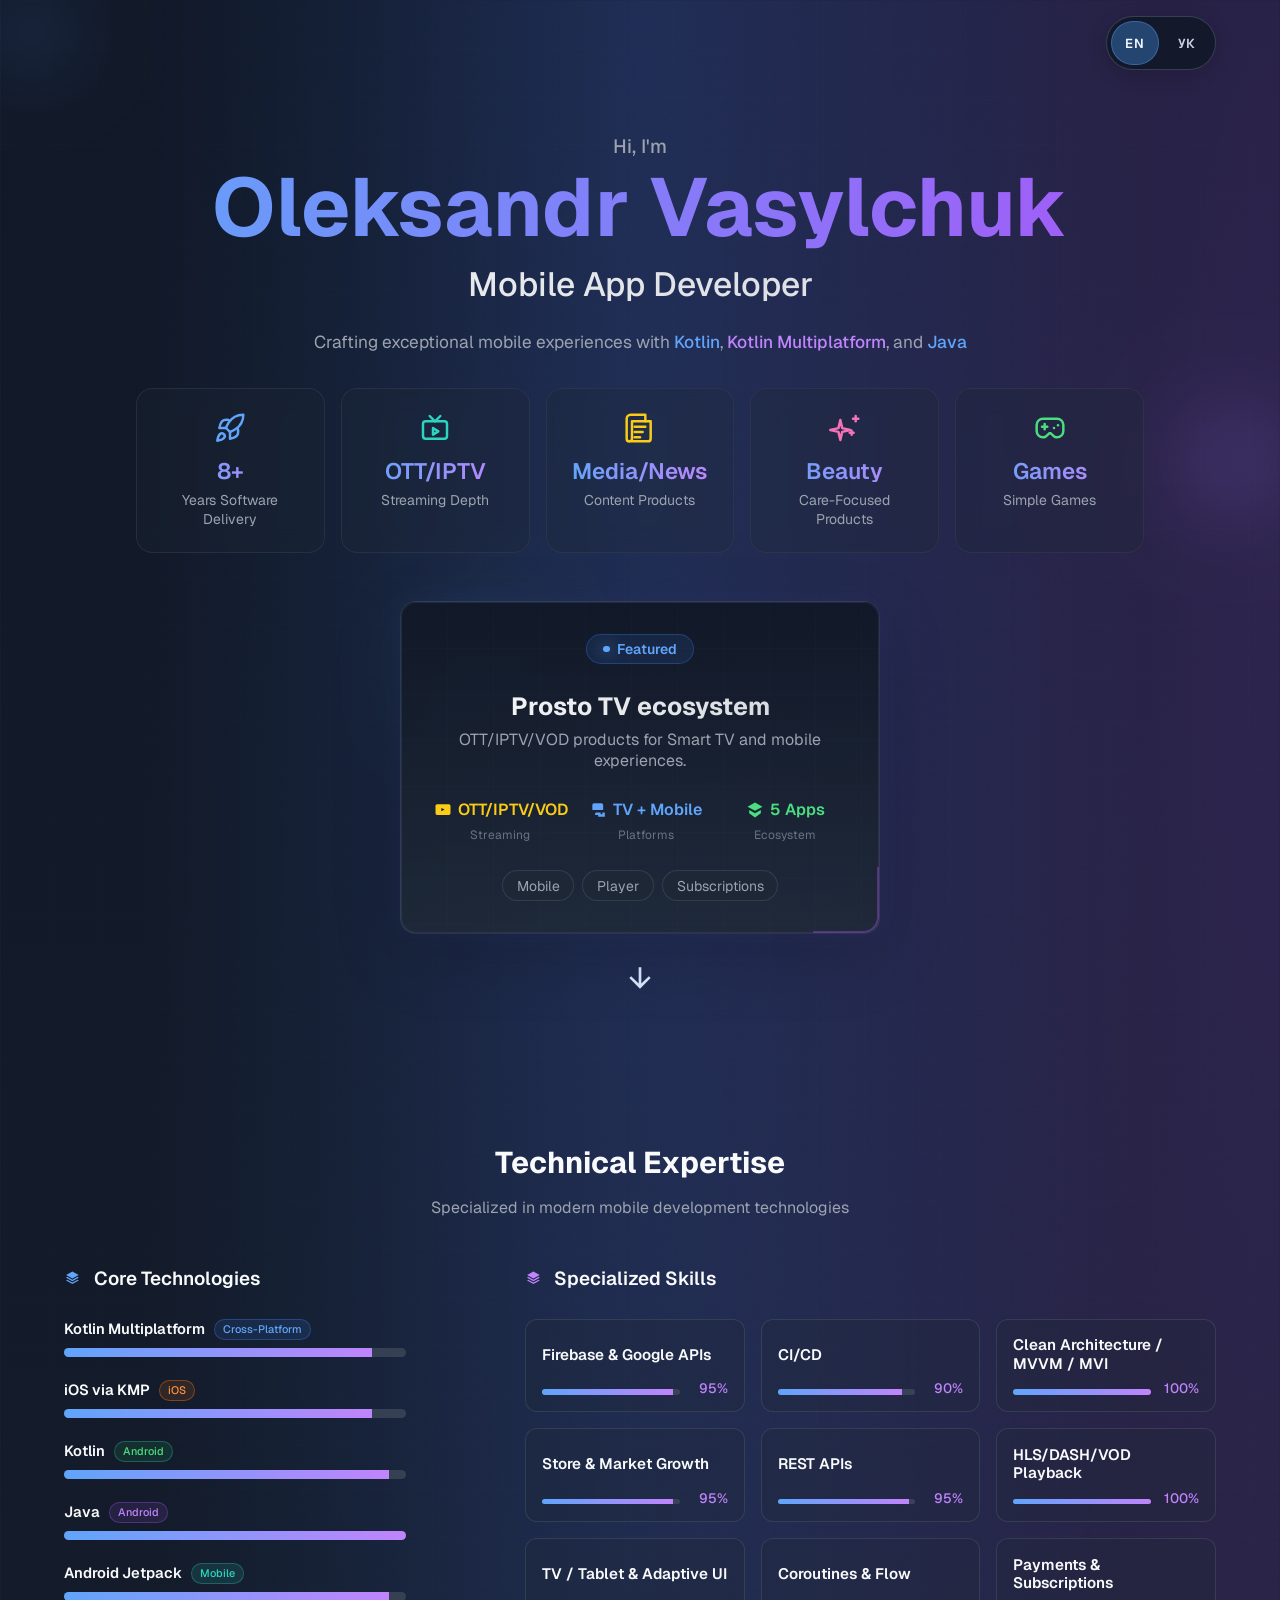
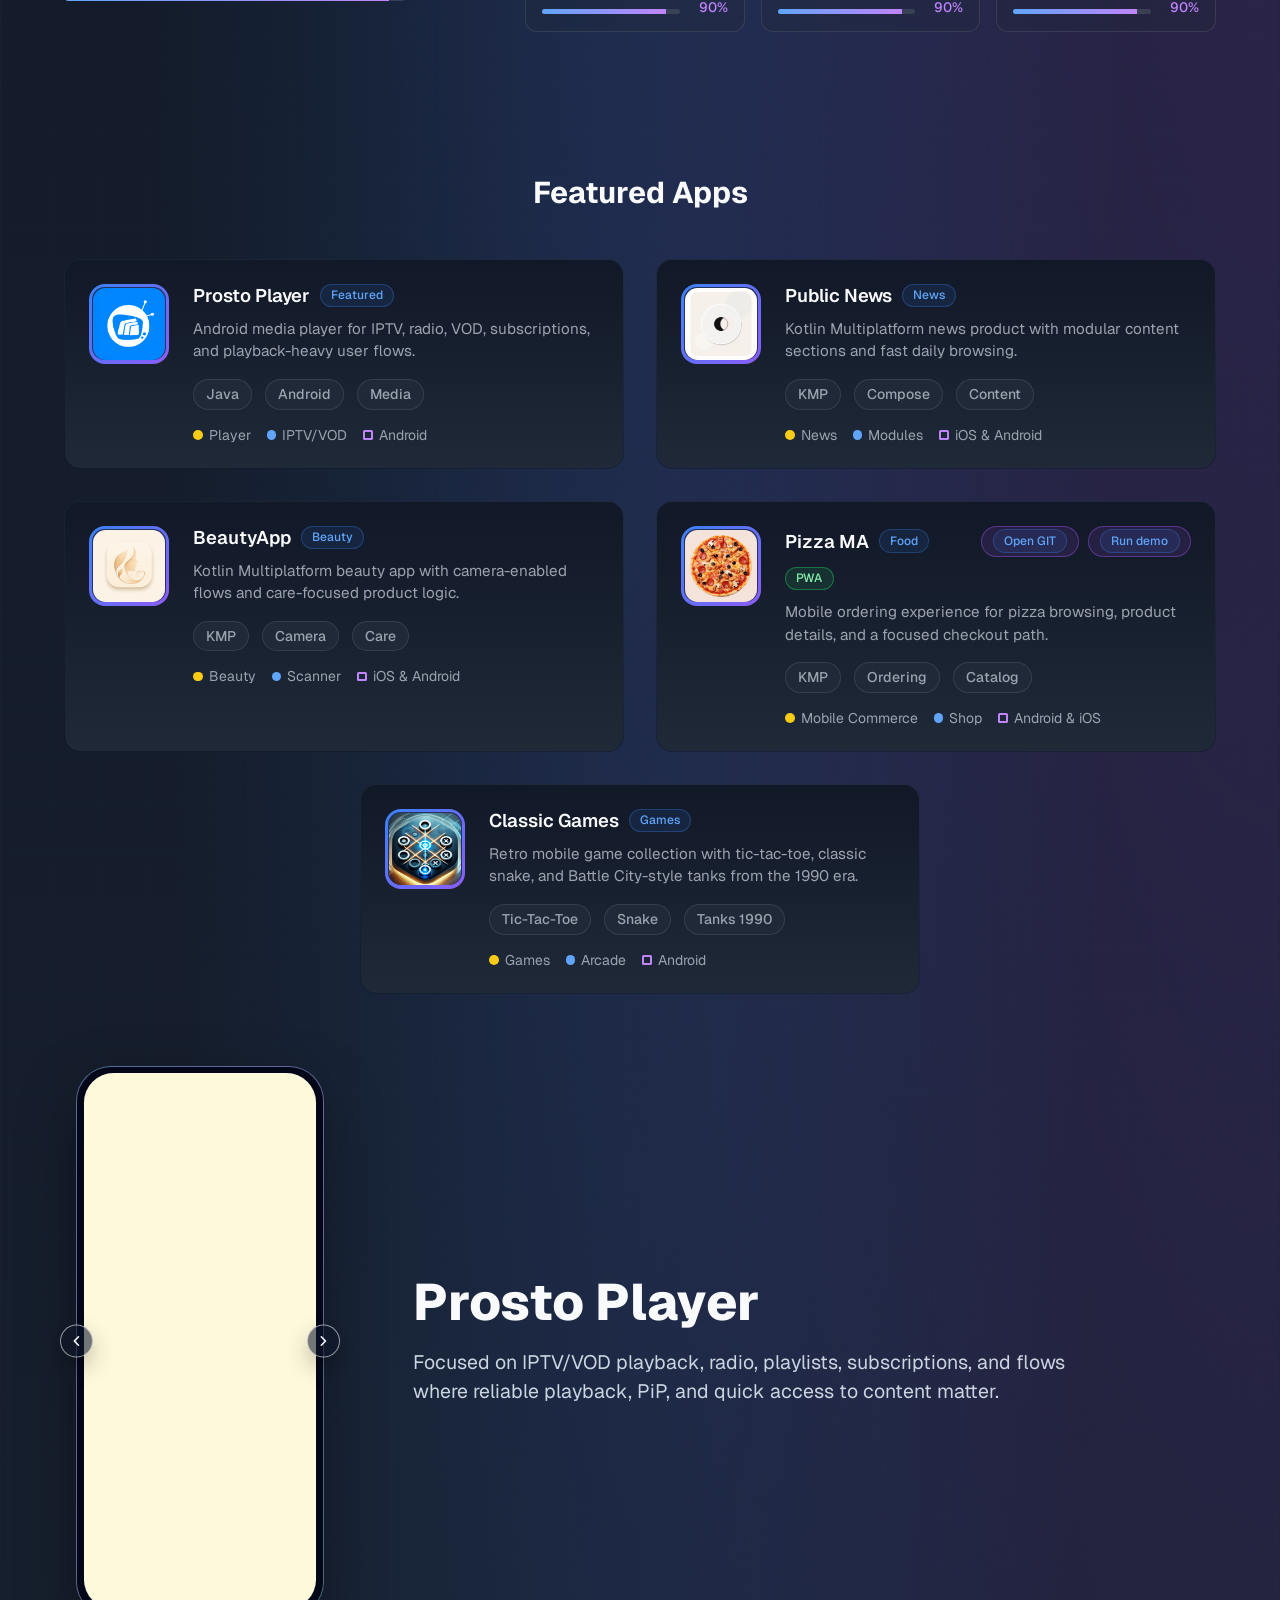
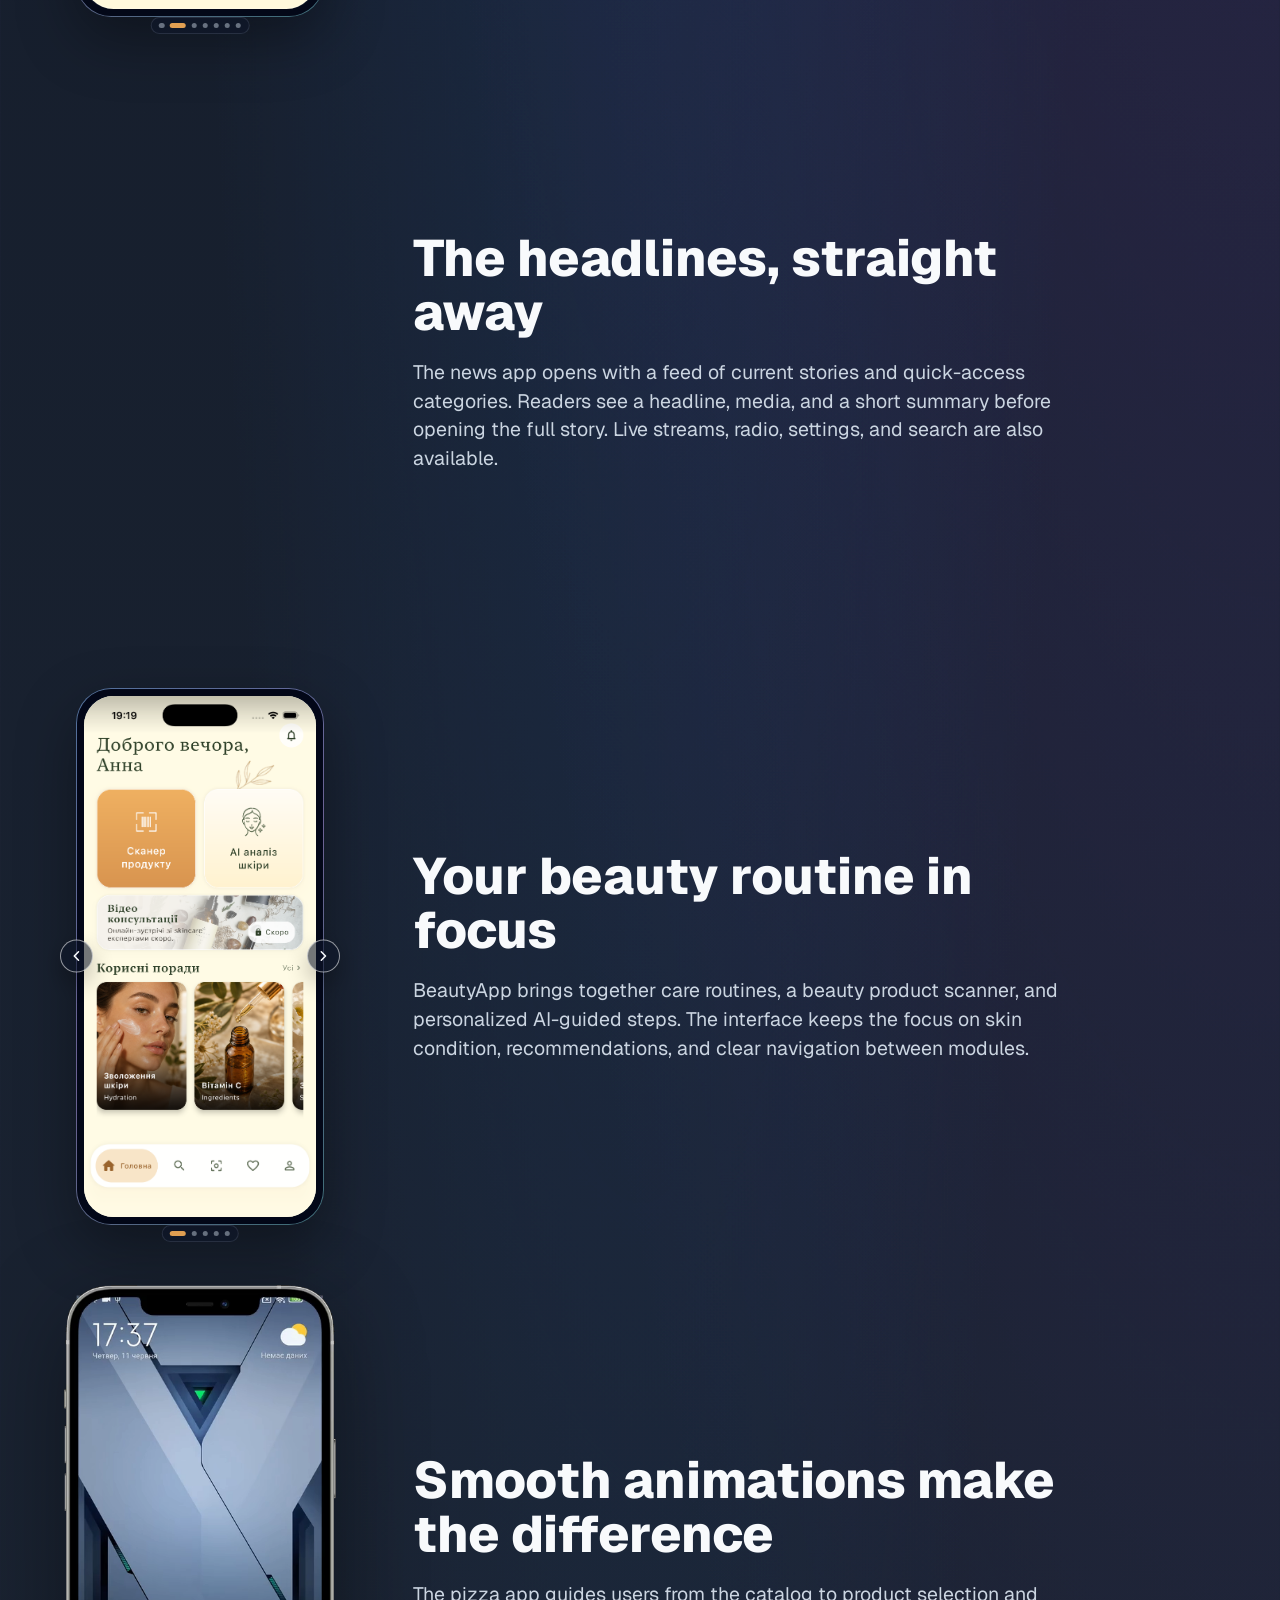
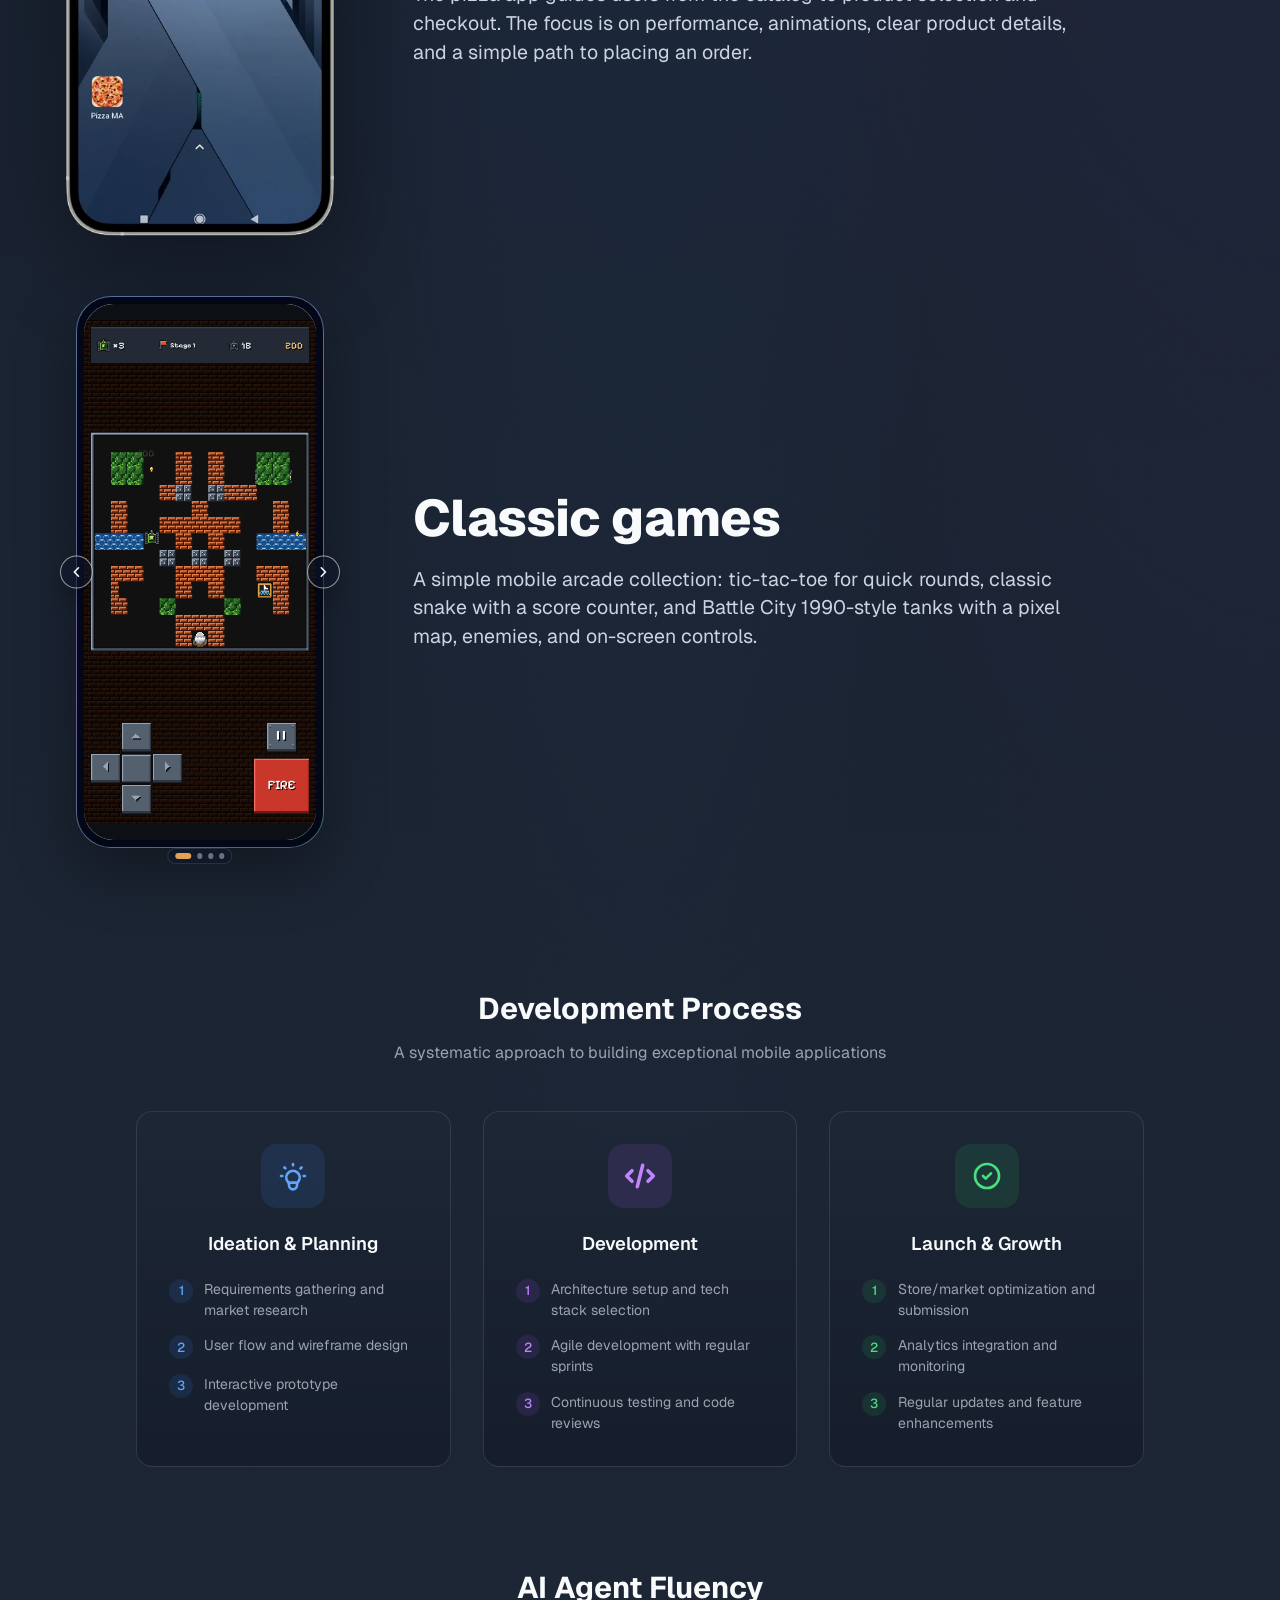
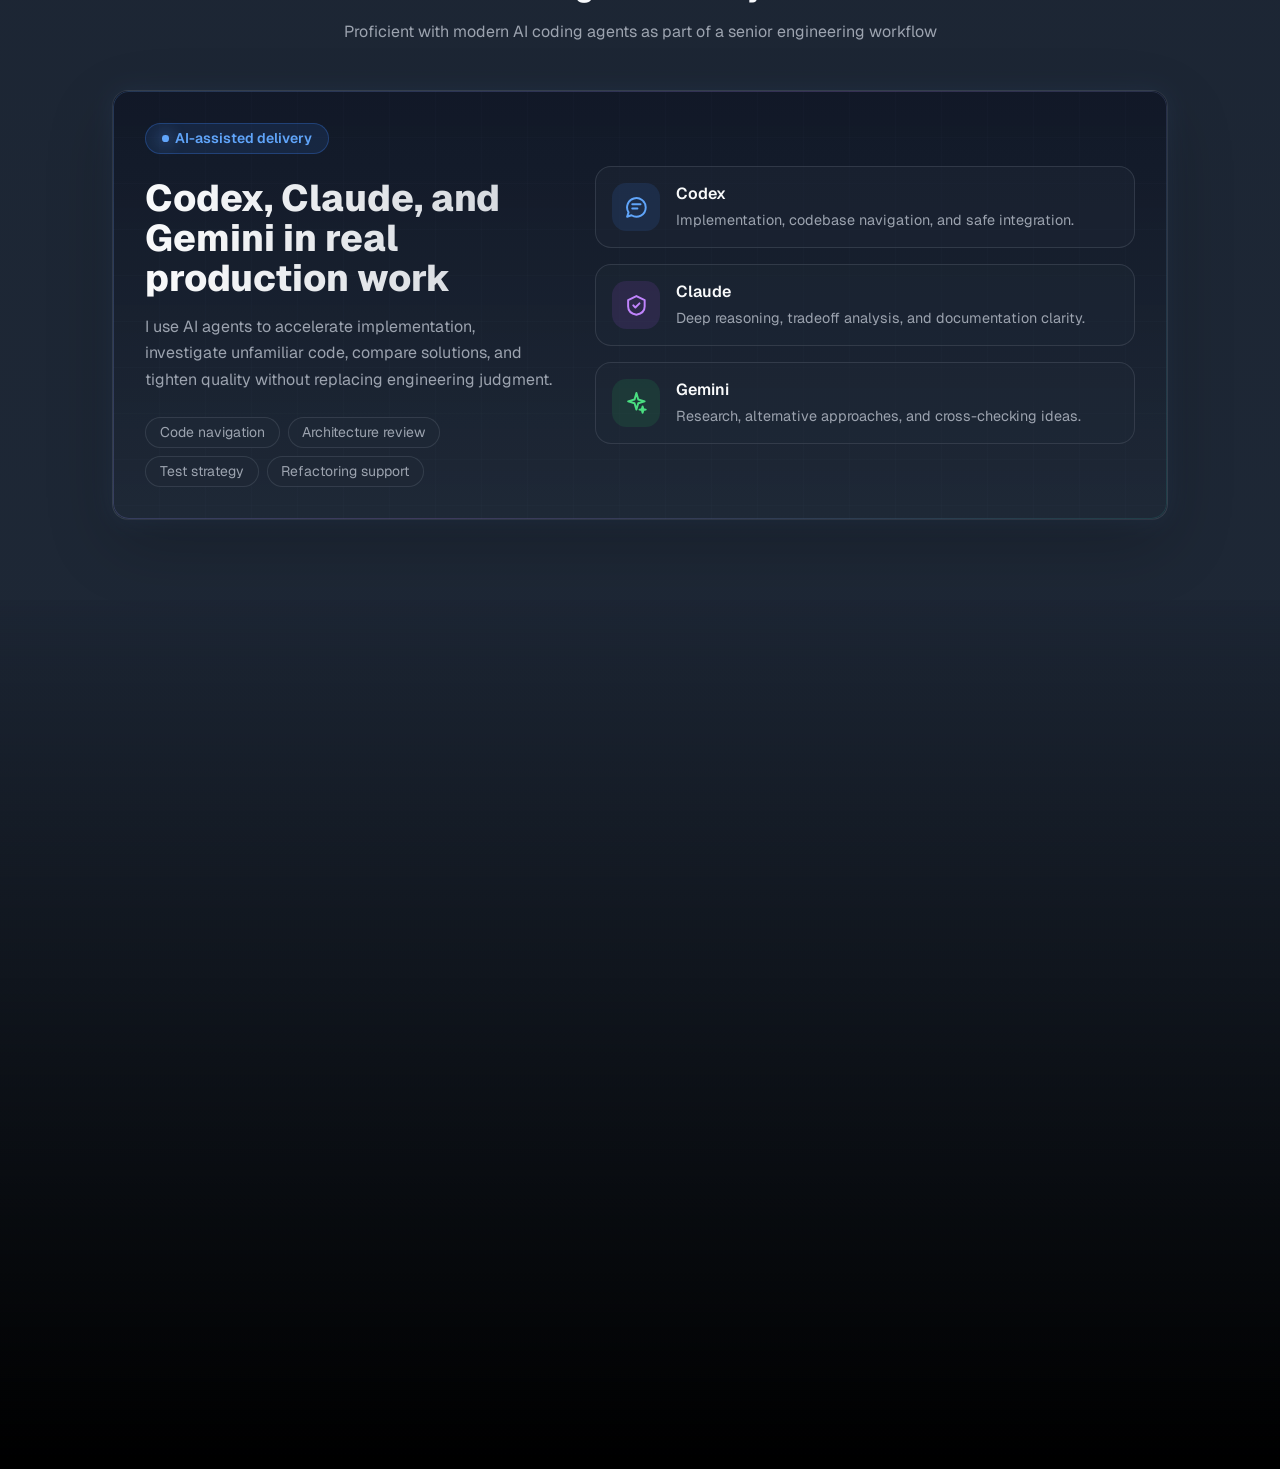
==== en/index.html @ 0a270a09 "Add complete English and Ukrainian portfolio versions" ====
<!DOCTYPE html>
<html lang="en">
<head>
  <meta charset="UTF-8">
  <base href="../">
  <meta name="viewport" content="width=device-width, initial-scale=1.0">
  <meta name="description" content="Mobile developer portfolio for Oleksandr Vasylchuk. Kotlin, Kotlin Multiplatform, and Java development." data-i18n-content="meta.description">
  <title data-i18n="meta.title">Oleksandr Vasylchuk | Mobile App Developer</title>
  <link rel="icon" href="assets/development-icon.svg" type="image/svg+xml" sizes="any">
  <link rel="preconnect" href="https://fonts.googleapis.com">
  <link rel="preconnect" href="https://fonts.gstatic.com" crossorigin>
  <link href="https://fonts.googleapis.com/css2?family=Geist:wght@400;500;600;700;800&display=swap" rel="stylesheet">
  <link rel="stylesheet" href="styles.css">
  <link rel="stylesheet" href="i18n.css">
  <link rel="canonical" href="https://aecttann-portfolio.github.io/-/en/">
  <link rel="alternate" hreflang="en" href="https://aecttann-portfolio.github.io/-/en/">
  <link rel="alternate" hreflang="uk" href="https://aecttann-portfolio.github.io/-/uk/">
  <link rel="alternate" hreflang="x-default" href="https://aecttann-portfolio.github.io/-/">
  <script src="locales/site.js"></script>
  <script src="i18n.js"></script>
  <noscript><style>.reveal { opacity: 1; transform: none; }</style></noscript>
</head>
<body>
  <main class="page-shell">
    <div class="grid-pattern" aria-hidden="true"></div>
    <div class="ambient ambient-blue" aria-hidden="true"></div>
    <div class="ambient ambient-purple" aria-hidden="true"></div>
    <div class="ambient ambient-teal" aria-hidden="true"></div>

    <header class="site-header">
      <div class="language-switch" role="group" aria-label="Language" data-i18n-aria-label="language.label">
        <a class="language-switch__option" href="en/" data-language="en" lang="en" title="English" aria-label="English" aria-current="true">EN</a>
        <a class="language-switch__option" href="uk/" data-language="uk" lang="uk" title="Українська" aria-label="Українська">УК</a>
      </div>
    </header>

    <section id="home" class="hero section">
      <div class="hero-copy reveal">
        <p class="eyebrow" data-i18n="hero.greeting">Hi, I&#39;m</p>
        <h1 data-i18n="hero.name">Oleksandr Vasylchuk</h1>
        <h2 data-i18n="hero.role">Mobile App Developer</h2>
        <p class="hero-text">
          <span data-i18n="hero.intro">Crafting exceptional mobile experiences with</span> <strong>Kotlin</strong>, <strong>Kotlin Multiplatform</strong><span data-i18n="hero.and">, and</span> <strong>Java</strong>
        </p>
      </div>

      <div class="stats-grid">
        <article class="stat-card reveal" style="--delay: 70ms">
          <svg viewBox="0 0 24 24" aria-hidden="true">
            <path d="M4.5 16.5c-1.5 1.3-2 5-2 5s3.7-.5 5-2c.7-.8.7-2.1-.1-2.9a2.2 2.2 0 0 0-2.9-.1Z"/>
            <path d="m12 15-3-3a22 22 0 0 1 2-4A12.9 12.9 0 0 1 22 2c0 2.7-.8 7.5-6 11a22 22 0 0 1-4 2Z"/>
            <path d="M9 12H4s.6-3.5 2-5c1.6-1.6 5-1 5-1"/>
            <path d="M12 15v5s3.5-.6 5-2c1.6-1.6 1-5 1-5"/>
          </svg>
          <strong>8+</strong>
          <span data-i18n="stats.years">Years Software Delivery</span>
        </article>
        <article class="stat-card reveal" style="--delay: 140ms">
          <svg viewBox="0 0 24 24" aria-hidden="true">
            <rect x="3" y="7" width="18" height="13" rx="2"/>
            <path d="m8 3 4 4 4-4"/>
            <path d="m10.5 12 4 2.5-4 2.5v-5Z"/>
          </svg>
          <strong>OTT/IPTV</strong>
          <span data-i18n="stats.streaming">Streaming Depth</span>
        </article>
        <article class="stat-card reveal" style="--delay: 210ms">
          <svg viewBox="0 0 24 24" aria-hidden="true">
            <path d="M4 22h14a2 2 0 0 0 2-2V7H6v13a2 2 0 0 1-2 2Z"/>
            <path d="M4 22a2 2 0 0 1-2-2V5a3 3 0 0 1 3-3h11v5"/>
            <path d="M8 11h8"/>
            <path d="M8 15h6"/>
            <path d="M8 19h4"/>
          </svg>
          <strong data-i18n="stats.media">Media/News</strong>
          <span data-i18n="stats.content">Content Products</span>
        </article>
        <article class="stat-card reveal" style="--delay: 280ms">
          <svg viewBox="0 0 24 24" aria-hidden="true">
            <path d="M9.9 14.9 8.5 21l-1.4-6.1L1 13.5l6.1-1.4L8.5 6l1.4 6.1 6.1 1.4-6.1 1.4Z"/>
            <path d="M20 3v4"/>
            <path d="M22 5h-4"/>
            <path d="M17 14v3"/>
            <path d="M18.5 15.5h-3"/>
          </svg>
          <strong data-i18n="category.beauty">Beauty</strong>
          <span data-i18n="stats.care">Care-Focused Products</span>
        </article>
        <article class="stat-card reveal" style="--delay: 350ms">
          <svg viewBox="0 0 24 24" aria-hidden="true">
            <path d="M17.3 5H6.7A4.7 4.7 0 0 0 2 9.7v4.6A4.7 4.7 0 0 0 6.7 19h.4a3 3 0 0 0 2.1-.9l2.2-2.1h1.2l2.2 2.1a3 3 0 0 0 2.1.9h.4a4.7 4.7 0 0 0 4.7-4.7V9.7A4.7 4.7 0 0 0 17.3 5Z"/>
            <path d="M6 11h4"/>
            <path d="M8 9v4"/>
            <path d="M15 12h.01"/>
            <path d="M18 10h.01"/>
          </svg>
          <strong data-i18n="category.games">Games</strong>
          <span data-i18n="stats.games">Simple Games</span>
        </article>
      </div>

      <a class="featured-app hero-card reveal" href="https://play.google.com/store/apps/dev?id=5139522509500891874&amp;hl=en" data-i18n-store-link target="_blank" rel="noopener noreferrer" style="--delay: 360ms">
        <div class="card-grid" aria-hidden="true"></div>
        <span class="badge" data-i18n="category.featured">Featured</span>
        <h3 data-i18n="ecosystem.title">Prosto TV ecosystem</h3>
        <p data-i18n="ecosystem.description">OTT/IPTV/VOD products for Smart TV and mobile experiences.</p>
        <div class="app-metrics">
          <span>
            <b>
              <svg viewBox="0 0 24 24" aria-hidden="true"><path d="M3 7a2 2 0 0 1 2-2h14a2 2 0 0 1 2 2v9a2 2 0 0 1-2 2H5a2 2 0 0 1-2-2V7Zm7 2.5v4l4-2-4-2Z"/></svg>
              OTT/IPTV/VOD
            </b>
            <span data-i18n="ecosystem.streaming">Streaming</span>
          </span>
          <span>
            <b>
              <svg viewBox="0 0 24 24" aria-hidden="true"><path d="M4 6a2 2 0 0 1 2-2h9a2 2 0 0 1 2 2v6H4V6Zm12 9h3v5h-8v-5h3v2h2v-2Zm-5 3H7l1-3h4l-1 3Z"/></svg>
              <span data-i18n="ecosystem.devices">TV + Mobile</span>
            </b>
            <span data-i18n="ecosystem.platforms">Platforms</span>
          </span>
          <span>
            <b>
              <svg viewBox="0 0 24 24" aria-hidden="true"><path d="M12 3 3 8l9 5 9-5-9-5Zm-7 9 7 4 7-4v4l-7 5-7-5v-4Z"/></svg>
              <span data-i18n="ecosystem.apps">5 Apps</span>
            </b>
            <span data-i18n="ecosystem.label">Ecosystem</span>
          </span>
        </div>
        <div class="chip-row">
          <span data-i18n="tag.mobile">Mobile</span>
          <span data-i18n="tag.player">Player</span>
          <span data-i18n="tag.subscriptions">Subscriptions</span>
        </div>
      </a>

      <a class="scroll-indicator" href="en/#expertise" data-i18n-link="index.html#expertise" aria-label="Scroll to expertise" data-i18n-aria-label="a11y.expertise">
        <svg viewBox="0 0 24 24" aria-hidden="true"><path d="M11 4h2v12.2l5.6-5.6L20 12l-8 8-8-8 1.4-1.4 5.6 5.6V4Z"/></svg>
      </a>
    </section>

    <section id="expertise" class="section expertise">
      <div class="section-heading reveal">
        <h2 data-i18n="expertise.title">Technical Expertise</h2>
        <p data-i18n="expertise.subtitle">Specialized in modern mobile development technologies</p>
      </div>

      <div class="expertise-grid">
        <div class="panel reveal">
          <h3>
            <svg viewBox="0 0 24 24" aria-hidden="true"><path d="m12 2 9 5-9 5-9-5 9-5Zm0 12 7.5-4.2L21 11l-9 5-9-5 1.5-1.2L12 14Zm0 4 7.5-4.2L21 15l-9 5-9-5 1.5-1.2L12 18Z"/></svg>
            <span data-i18n="expertise.core">Core Technologies</span>
          </h3>
          <div class="tech-list">
            <article class="tech-row" tabindex="0">
              <div class="tech-title">
                <strong>Kotlin Multiplatform</strong>
                <span data-i18n="expertise.crossPlatform">Cross-Platform</span>
              </div>
              <div class="progress-line"><span style="--value: 90%"></span></div>
              <b class="percent">90%</b>
              <div class="tooltip">
                <strong>Kotlin Multiplatform</strong>
                <span data-i18n="expertise.proficiency90">90% Proficiency</span>
                <span data-i18n="expertise.expert">Expert Level</span>
                <span data-i18n="expertise.shared">Shared mobile architecture</span>
              </div>
            </article>
            <article class="tech-row" tabindex="0">
              <div class="tech-title">
                <strong data-i18n="expertise.ios">iOS via KMP</strong>
                <span>iOS</span>
              </div>
              <div class="progress-line"><span style="--value: 90%"></span></div>
              <b class="percent">90%</b>
              <div class="tooltip">
                <strong data-i18n="expertise.ios">iOS via KMP</strong>
                <span data-i18n="expertise.proficiency90">90% Proficiency</span>
                <span data-i18n="expertise.expert">Expert Level</span>
                <span data-i18n="expertise.iosDelivery">KMP-based iOS delivery</span>
              </div>
            </article>
            <article class="tech-row" tabindex="0">
              <div class="tech-title">
                <strong>Kotlin</strong>
                <span>Android</span>
              </div>
              <div class="progress-line"><span style="--value: 95%"></span></div>
              <b class="percent">95%</b>
              <div class="tooltip">
                <strong>Kotlin</strong>
                <span data-i18n="expertise.proficiency95">95% Proficiency</span>
                <span data-i18n="expertise.expert">Expert Level</span>
                <span data-i18n="expertise.android">Production Android</span>
              </div>
            </article>
            <article class="tech-row" tabindex="0">
              <div class="tech-title">
                <strong>Java</strong>
                <span>Android</span>
              </div>
              <div class="progress-line"><span style="--value: 100%"></span></div>
              <b class="percent">100%</b>
              <div class="tooltip">
                <strong>Java</strong>
                <span data-i18n="expertise.proficiency100">100% Proficiency</span>
                <span data-i18n="expertise.expert">Expert Level</span>
                <span data-i18n="expertise.legacy">Legacy and production codebases</span>
              </div>
            </article>
            <article class="tech-row" tabindex="0">
              <div class="tech-title">
                <strong>Android Jetpack</strong>
                <span data-i18n="tag.mobile">Mobile</span>
              </div>
              <div class="progress-line"><span style="--value: 95%"></span></div>
              <b class="percent">95%</b>
              <div class="tooltip">
                <strong>Android Jetpack</strong>
                <span data-i18n="expertise.proficiency95">95% Proficiency</span>
                <span data-i18n="expertise.expert">Expert Level</span>
                <span data-i18n="expertise.foundations">Modern app foundations</span>
              </div>
            </article>
          </div>
        </div>

        <div class="panel reveal" style="--delay: 120ms">
          <h3>
            <svg viewBox="0 0 24 24" aria-hidden="true"><path d="M12 2 3 7l9 5 9-5-9-5Zm0 12L4.5 9.8 3 11l9 5 9-5-1.5-1.2L12 14Zm0 4-7.5-4.2L3 15l9 5 9-5-1.5-1.2L12 18Z"/></svg>
            <span data-i18n="skills.title">Specialized Skills</span>
          </h3>
          <div class="skill-grid">
            <article class="skill-card" tabindex="0">
              <h4>Firebase & Google APIs</h4>
              <div class="mini-progress"><span style="--value: 95%"></span></div>
              <b>95%</b>
              <svg class="skill-card-icon firebase-icon" viewBox="0 0 24 24" aria-hidden="true"><path d="M3.89 15.67 6.26.46a.54.54 0 0 1 1.01-.17l2.54 4.77 2.67-1.39a.54.54 0 0 1 .96 0l7.24 15.7-7.92 4.43a1.62 1.62 0 0 1-1.59 0L3.32 19.36l6.31-10.95-5.74 7.26Zm10.41-8.52-1.82-3.48-8.95 14.31 10.77-10.83Z"/></svg>
            </article>
            <article class="skill-card" tabindex="0">
              <h4>CI/CD</h4>
              <div class="mini-progress"><span style="--value: 90%"></span></div>
              <b>90%</b>
              <img class="skill-card-icon asset-icon cicd-icon" src="assets/skill-icons/cicd.png" alt="" aria-hidden="true">
            </article>
            <article class="skill-card" tabindex="0">
              <h4>Clean Architecture&nbsp;/ MVVM / MVI</h4>
              <div class="mini-progress"><span style="--value: 100%"></span></div>
              <b>100%</b>
              <svg class="skill-card-icon architecture-icon" viewBox="0 0 24 24" aria-hidden="true"><path d="M12 2 3 7l9 5 9-5-9-5Zm-7 9 7 4 7-4 2 1-9 5-9-5 2-1Zm0 5 7 4 7-4 2 1-9 5-9-5 2-1Z"/></svg>
            </article>
            <article class="skill-card" tabindex="0">
              <h4 data-i18n="skills.stores">Store &amp; Market Growth</h4>
              <div class="mini-progress"><span style="--value: 95%"></span></div>
              <b>95%</b>
              <img class="skill-card-icon asset-icon store-icon" src="assets/skill-icons/stores.png" alt="" aria-hidden="true">
            </article>
            <article class="skill-card" tabindex="0">
              <h4>REST APIs</h4>
              <div class="mini-progress"><span style="--value: 95%"></span></div>
              <b>95%</b>
              <img class="skill-card-icon asset-icon api-icon" src="assets/skill-icons/rest-api.png" alt="" aria-hidden="true">
            </article>
            <article class="skill-card" tabindex="0">
              <h4 data-i18n="skills.playback">HLS/DASH/VOD Playback</h4>
              <div class="mini-progress"><span style="--value: 100%"></span></div>
              <b>100%</b>
              <svg class="skill-card-icon media-icon" viewBox="0 0 24 24" aria-hidden="true"><path d="M3 5h18v12H3V5Zm7 3v6l5-3-5-3Zm-5 12h14v2H5v-2Z"/></svg>
            </article>
            <article class="skill-card" tabindex="0">
              <h4 data-i18n="skills.adaptive">TV / Tablet &amp; Adaptive UI</h4>
              <div class="mini-progress"><span style="--value: 90%"></span></div>
              <b>90%</b>
              <svg class="skill-card-icon tv-icon" viewBox="0 0 24 24" aria-hidden="true"><path d="M4 5h16a2 2 0 0 1 2 2v10a2 2 0 0 1-2 2h-7v2h3v2H8v-2h3v-2H4a2 2 0 0 1-2-2V7a2 2 0 0 1 2-2Zm3 4h4v2H7V9Zm0 4h10v2H7v-2Zm12-4h-5v2h5V9Z"/></svg>
            </article>
            <article class="skill-card" tabindex="0">
              <h4>Coroutines & Flow</h4>
              <div class="mini-progress"><span style="--value: 90%"></span></div>
              <b>90%</b>
              <img class="skill-card-icon asset-icon flow-icon" src="assets/skill-icons/coroutines.png" alt="" aria-hidden="true">
            </article>
            <article class="skill-card" tabindex="0">
              <h4 data-i18n="skills.payments">Payments &amp; Subscriptions</h4>
              <div class="mini-progress"><span style="--value: 90%"></span></div>
              <b>90%</b>
              <svg class="skill-card-icon payments-icon" viewBox="0 0 24 24" aria-hidden="true"><path d="M3 6h18v12H3V6Zm0 4h18V8H3v2Zm4 5h5v-2H7v2Zm10-2h2v2h-2v-2Z"/></svg>
            </article>
          </div>
        </div>
      </div>
    </section>

    <section id="projects" class="section projects">
      <div class="section-heading reveal">
        <h2 data-i18n="projects.title">Featured Apps</h2>
      </div>

      <div class="project-grid">
        <article class="project-card reveal" tabindex="0">
          <div class="app-icon has-image">
            <img src="assets/project-icons/prosto-player.png" alt="Prosto Player app icon" data-i18n-alt="media.playerIcon">
          </div>
          <div>
            <div class="project-title">
              <h3>Prosto Player</h3>
              <span data-i18n="category.featured">Featured</span>
            </div>
            <p data-i18n="player.description">Android media player for IPTV, radio, VOD, subscriptions, and playback-heavy user flows.</p>
            <div class="tag-row">
              <span>Java</span><span>Android</span><span data-i18n="tag.media">Media</span>
            </div>
            <div class="project-meta">
              <span data-i18n="tag.player">Player</span><span>IPTV/VOD</span><span>Android</span>
            </div>
          </div>
        </article>

        <article class="project-card reveal" tabindex="0" style="--delay: 120ms">
          <div class="app-icon has-image">
            <img src="assets/project-icons/public-news.png" alt="Public News app icon" data-i18n-alt="media.newsIcon">
          </div>
          <div>
            <div class="project-title">
              <h3 data-i18n="news.name">Public News</h3>
              <span data-i18n="category.news">News</span>
            </div>
            <p data-i18n="news.description">Kotlin Multiplatform news product with modular content sections and fast daily browsing.</p>
            <div class="tag-row">
              <span>KMP</span><span>Compose</span><span data-i18n="tag.content">Content</span>
            </div>
            <div class="project-meta">
              <span data-i18n="category.news">News</span><span data-i18n="tag.modules">Modules</span><span>iOS & Android</span>
            </div>
          </div>
        </article>

        <article class="project-card reveal" tabindex="0" style="--delay: 240ms">
          <div class="app-icon has-image">
            <img src="assets/project-icons/beauty-app.png" alt="BeautyApp app icon" data-i18n-alt="media.beautyIcon">
          </div>
          <div>
            <div class="project-title">
              <h3>BeautyApp</h3>
              <span data-i18n="category.beauty">Beauty</span>
            </div>
            <p data-i18n="beauty.description">Kotlin Multiplatform beauty app with camera-enabled flows and care-focused product logic.</p>
            <div class="tag-row">
              <span>KMP</span><span data-i18n="tag.camera">Camera</span><span data-i18n="tag.care">Care</span>
            </div>
            <div class="project-meta">
              <span data-i18n="category.beauty">Beauty</span><span data-i18n="tag.scanner">Scanner</span><span>iOS & Android</span>
            </div>
          </div>
        </article>

        <article class="project-card project-card--pizza reveal" tabindex="0" style="--delay: 360ms">
          <div class="app-icon has-image">
            <img src="assets/project-icons/pizza-mobile.png" alt="Pizza MA app icon" data-i18n-alt="media.pizzaIcon">
          </div>
          <div>
            <div class="project-title">
              <h3>Pizza MA</h3>
              <span data-i18n="category.food">Food</span>
              <a class="project-title__action-chip" href="en/repository-pizza.html" data-i18n-link="repository-pizza.html" aria-label="Open Pizza MA repository browser" data-i18n-aria-label="a11y.repository"><span data-i18n="pizza.repository">Open GIT</span></a>
              <a class="project-title__action-chip" href="https://appetize.io/app/b_b36w3fxw2e2cil2r5c27hz6sh4" target="_blank" rel="noopener noreferrer" aria-label="Run Pizza MA demo on Appetize" data-i18n-aria-label="a11y.demo"><span data-i18n="pizza.demo">Run demo</span></a>
              <span class="project-title__action-chip project-title__action-chip--pwa" tabindex="0" aria-label="Pizza MA PWA options" data-i18n-aria-label="a11y.pwa">
                PWA
                <span class="project-title__pwa-popover" role="tooltip">
                  <strong>Pizza PWA</strong>
                  <em data-i18n="pizza.installable">Installable desktop app</em>
                  <a href="./pwa/?install=1" hreflang="en" aria-label="Install Pizza MA PWA" data-i18n-aria-label="a11y.install"><span data-i18n="pizza.install">Install app</span></a>
                </span>
              </span>
            </div>
            <p data-i18n="pizza.description">Mobile ordering experience for pizza browsing, product details, and a focused checkout path.</p>
            <div class="tag-row">
              <span>KMP</span><span data-i18n="tag.ordering">Ordering</span><span data-i18n="tag.catalog">Catalog</span>
            </div>
            <div class="project-meta">
              <span data-i18n="tag.commerce">Mobile Commerce</span><span data-i18n="tag.shop">Shop</span><span>Android &amp; iOS</span>
            </div>
          </div>
        </article>

        <article class="project-card project-card--centered reveal" tabindex="0" style="--delay: 480ms">
          <div class="app-icon has-image">
            <img src="assets/project-icons/classic-games.png" alt="Classic Games app icon" data-i18n-alt="media.gamesIcon">
          </div>
          <div>
            <div class="project-title">
              <h3>Classic Games</h3>
              <span data-i18n="category.games">Games</span>
            </div>
            <p data-i18n="games.description">Retro mobile game collection with tic-tac-toe, classic snake, and Battle City-style tanks from the 1990 era.</p>
            <div class="tag-row">
              <span data-i18n="games.ticTacToe">Tic-Tac-Toe</span><span data-i18n="games.snake">Snake</span><span data-i18n="games.tanks">Tanks 1990</span>
            </div>
            <div class="project-meta">
              <span data-i18n="category.games">Games</span><span data-i18n="games.arcade">Arcade</span><span>Android</span>
            </div>
          </div>
        </article>
      </div>

      <div class="project-showcases">
        <article class="project-showcase reveal">
          <div class="showcase-video" aria-label="Prosto Player screen slideshow" data-i18n-aria-label="media.playerSlideshow">
            <div class="video-frame phone-slideshow phone-slideshow--player" data-slideshow data-interval="5000">
              <div class="phone-slideshow__viewport">
                <img class="phone-slideshow__slide is-active" src="assets/project-showcases/player/01-home.png" alt="Prosto Player home screen" loading="lazy" decoding="async" data-i18n-alt="media.playerHome">
                <img class="phone-slideshow__slide" src="assets/project-showcases/player/02-tv-channels.png" alt="Prosto Player TV channels screen" loading="lazy" decoding="async" data-i18n-alt="media.playerChannels">
                <img class="phone-slideshow__slide" src="assets/project-showcases/player/03-cinema.png" alt="Prosto Player cinema screen" loading="lazy" decoding="async" data-i18n-alt="media.playerCinema">
                <img class="phone-slideshow__slide" src="assets/project-showcases/player/04-radio.png" alt="Prosto Player radio screen" loading="lazy" decoding="async" data-i18n-alt="media.playerRadio">
                <img class="phone-slideshow__slide" src="assets/project-showcases/player/05-movie-details.png" alt="Prosto Player movie details screen" loading="lazy" decoding="async" data-i18n-alt="media.playerDetails">
                <img class="phone-slideshow__slide" src="assets/project-showcases/player/06-more.png" alt="Prosto Player more menu screen" loading="lazy" decoding="async" data-i18n-alt="media.playerMore">
                <img class="phone-slideshow__slide" src="assets/project-showcases/player/07-login.png" alt="Prosto Player login screen" loading="lazy" decoding="async" data-i18n-alt="media.playerLogin">
              </div>
              <button class="phone-slideshow__arrow phone-slideshow__arrow--previous" type="button" data-slideshow-previous aria-label="Previous Prosto Player screen" data-i18n-aria-label="media.playerPrevious">
                <svg viewBox="0 0 24 24" aria-hidden="true"><path d="m15 18-6-6 6-6"/></svg>
              </button>
              <button class="phone-slideshow__arrow phone-slideshow__arrow--next" type="button" data-slideshow-next aria-label="Next Prosto Player screen" data-i18n-aria-label="media.playerNext">
                <svg viewBox="0 0 24 24" aria-hidden="true"><path d="m9 6 6 6-6 6"/></svg>
              </button>
              <div class="phone-slideshow__dots" aria-hidden="true">
                <span class="is-active"></span>
                <span></span>
                <span></span>
                <span></span>
                <span></span>
                <span></span>
                <span></span>
              </div>
            </div>
          </div>
          <div class="showcase-copy">
            <h3>Prosto Player</h3>
            <p data-i18n="showcase.player">Focused on IPTV/VOD playback, radio, playlists, subscriptions, and flows where reliable playback, PiP, and quick access to content matter.</p>
          </div>
        </article>

        <article class="project-showcase reveal" style="--delay: 120ms">
          <div class="showcase-video showcase-video--mockup" aria-label="Public News app mockup video" data-i18n-aria-label="media.newsVideo">
            <div class="app-mockup">
              <video src="assets/project-showcases/news/mockup2-transparent-cropped.webm" autoplay muted loop playsinline preload="metadata" aria-label="Public News app mockup preview" data-i18n-aria-label="media.newsPreview"></video>
            </div>
          </div>
          <div class="showcase-copy">
            <h3 data-i18n="showcase.newsTitle">The headlines, straight away</h3>
            <p data-i18n="showcase.news">The news app opens with a feed of current stories and quick-access categories. Readers see a headline, media, and a short summary before opening the full story. Live streams, radio, settings, and search are also available.</p>
          </div>
        </article>

        <article class="project-showcase reveal" style="--delay: 240ms">
          <div class="showcase-video" aria-label="BeautyApp screen slideshow" data-i18n-aria-label="media.beautySlideshow">
            <div class="video-frame phone-slideshow" data-slideshow data-interval="8000">
              <div class="phone-slideshow__viewport">
                <img class="phone-slideshow__slide is-active" src="assets/project-showcases/beauty/01-home.png" alt="BeautyApp home screen" loading="lazy" decoding="async" data-i18n-alt="media.beautyHome">
                <img class="phone-slideshow__slide" src="assets/project-showcases/beauty/02-search-products.png" alt="BeautyApp product search screen" loading="lazy" decoding="async" data-i18n-alt="media.beautySearch">
                <img class="phone-slideshow__slide" src="assets/project-showcases/beauty/03-favorites.png" alt="BeautyApp favorites screen" loading="lazy" decoding="async" data-i18n-alt="media.beautyFavorites">
                <img class="phone-slideshow__slide" src="assets/project-showcases/beauty/04-profile-analysis-history.png" alt="BeautyApp skin analysis profile screen" loading="lazy" decoding="async" data-i18n-alt="media.beautyProfile">
                <img class="phone-slideshow__slide" src="assets/project-showcases/beauty/05-scanner.png" alt="BeautyApp scanner screen" loading="lazy" decoding="async" data-i18n-alt="media.beautyScanner">
              </div>
              <button class="phone-slideshow__arrow phone-slideshow__arrow--previous" type="button" data-slideshow-previous aria-label="Previous BeautyApp screen" data-i18n-aria-label="media.beautyPrevious">
                <svg viewBox="0 0 24 24" aria-hidden="true"><path d="m15 18-6-6 6-6"/></svg>
              </button>
              <button class="phone-slideshow__arrow phone-slideshow__arrow--next" type="button" data-slideshow-next aria-label="Next BeautyApp screen" data-i18n-aria-label="media.beautyNext">
                <svg viewBox="0 0 24 24" aria-hidden="true"><path d="m9 6 6 6-6 6"/></svg>
              </button>
              <div class="phone-slideshow__dots" aria-hidden="true">
                <span class="is-active"></span>
                <span></span>
                <span></span>
                <span></span>
                <span></span>
              </div>
            </div>
          </div>
          <div class="showcase-copy">
            <h3 data-i18n="showcase.beautyTitle">Your beauty routine in focus</h3>
            <p data-i18n="showcase.beauty">BeautyApp brings together care routines, a beauty product scanner, and personalized AI-guided steps. The interface keeps the focus on skin condition, recommendations, and clear navigation between modules.</p>
          </div>
        </article>

        <article class="project-showcase reveal" style="--delay: 360ms">
          <div class="showcase-video showcase-video--mockup" aria-label="Pizza MA app mockup video" data-i18n-aria-label="media.pizzaVideo">
            <div class="app-mockup">
              <video src="assets/project-showcases/pizza/mockup1-transparent-cropped.webm" autoplay muted loop playsinline preload="metadata" aria-label="Pizza MA app mockup preview" data-i18n-aria-label="media.pizzaPreview"></video>
            </div>
          </div>
          <div class="showcase-copy">
            <h3 data-i18n="showcase.pizzaTitle">Smooth animations make the difference</h3>
            <p data-i18n="showcase.pizza">The pizza app guides users from the catalog to product selection and checkout. The focus is on performance, animations, clear product details, and a simple path to placing an order.</p>
          </div>
        </article>

        <article class="project-showcase reveal" style="--delay: 480ms">
          <div class="showcase-video" aria-label="Classic Games screen slideshow" data-i18n-aria-label="media.gamesSlideshow">
            <div class="video-frame phone-slideshow phone-slideshow--games" data-slideshow data-autoplay="false">
              <div class="phone-slideshow__viewport">
                <img class="phone-slideshow__slide phone-slideshow__slide--tanks is-active" src="assets/project-showcases/games/tanks-gameplay.png" alt="Ironroost tanks gameplay screen" data-i18n-alt="media.gamesTanksAction" loading="lazy" decoding="async">
                <img class="phone-slideshow__slide phone-slideshow__slide--tanks" src="assets/project-showcases/games/tanks-menu.png" alt="Ironroost tanks main menu screen" data-i18n-alt="media.gamesTanksStart" loading="lazy" decoding="async">
                <img class="phone-slideshow__slide" src="assets/project-showcases/games/01-tic-tac-toe.jpg" alt="Classic Games tic-tac-toe screen" loading="lazy" decoding="async" data-i18n-alt="media.gamesTicTacToe">
                <img class="phone-slideshow__slide" src="assets/project-showcases/games/02-snake.jpg" alt="Classic Games snake screen" loading="lazy" decoding="async" data-i18n-alt="media.gamesSnake">
              </div>
              <button class="phone-slideshow__arrow phone-slideshow__arrow--previous" type="button" data-slideshow-previous aria-label="Previous Classic Games screen" data-i18n-aria-label="media.gamesPrevious">
                <svg viewBox="0 0 24 24" aria-hidden="true"><path d="m15 18-6-6 6-6"/></svg>
              </button>
              <button class="phone-slideshow__arrow phone-slideshow__arrow--next" type="button" data-slideshow-next aria-label="Next Classic Games screen" data-i18n-aria-label="media.gamesNext">
                <svg viewBox="0 0 24 24" aria-hidden="true"><path d="m9 6 6 6-6 6"/></svg>
              </button>
              <div class="phone-slideshow__dots" aria-hidden="true">
                <span class="is-active"></span>
                <span></span>
                <span></span>
                <span></span>
              </div>
            </div>
          </div>
          <div class="showcase-copy">
            <h3 data-i18n="showcase.gamesTitle">Classic games</h3>
            <p data-i18n="showcase.games">A simple mobile arcade collection: tic-tac-toe for quick rounds, classic snake with a score counter, and Battle City 1990-style tanks with a pixel map, enemies, and on-screen controls.</p>
          </div>
        </article>
      </div>
    </section>

    <section class="section process">
      <div class="section-heading reveal">
        <h2 data-i18n="process.title">Development Process</h2>
        <p data-i18n="process.subtitle">A systematic approach to building exceptional mobile applications</p>
      </div>

      <div class="process-grid">
        <article class="process-card reveal">
          <div class="process-icon blue">
            <svg viewBox="0 0 24 24" aria-hidden="true"><path d="M9.7 17h4.6M12 3v1m6.4 1.6-.8.8M21 12h-1M4 12H3m3.3-5.7-.7-.7M9 18.5V19a3 3 0 0 0 6 0v-.5a3.4 3.4 0 0 1 1-2.4 5 5 0 1 0-8 0 3.4 3.4 0 0 1 1 2.4Z"/></svg>
          </div>
          <h3 data-i18n="process.planning">Ideation &amp; Planning</h3>
          <ol>
            <li><span>1</span><span data-i18n="process.requirements">Requirements gathering and market research</span></li>
            <li><span>2</span><span data-i18n="process.flows">User flow and wireframe design</span></li>
            <li><span>3</span><span data-i18n="process.prototype">Interactive prototype development</span></li>
          </ol>
        </article>

        <article class="process-card reveal" style="--delay: 110ms">
          <div class="process-icon process-icon--asset">
            <img src="assets/development-icon.svg" alt="" aria-hidden="true">
          </div>
          <h3 data-i18n="process.development">Development</h3>
          <ol>
            <li><span>1</span><span data-i18n="process.architecture">Architecture setup and tech stack selection</span></li>
            <li><span>2</span><span data-i18n="process.agile">Agile development with regular sprints</span></li>
            <li><span>3</span><span data-i18n="process.testing">Continuous testing and code reviews</span></li>
          </ol>
        </article>

        <article class="process-card reveal" style="--delay: 220ms">
          <div class="process-icon green">
            <svg viewBox="0 0 24 24" aria-hidden="true"><path d="m9 12 2 2 4-4m6 2a9 9 0 1 1-18 0 9 9 0 0 1 18 0Z"/></svg>
          </div>
          <h3 data-i18n="process.launch">Launch &amp; Growth</h3>
          <ol>
            <li><span>1</span><span data-i18n="process.store">Store/market optimization and submission</span></li>
            <li><span>2</span><span data-i18n="process.analytics">Analytics integration and monitoring</span></li>
            <li><span>3</span><span data-i18n="process.updates">Regular updates and feature enhancements</span></li>
          </ol>
        </article>
      </div>
    </section>

    <section class="section ai-agents">
      <div class="section-heading reveal">
        <h2 data-i18n="ai.title">AI Agent Fluency</h2>
        <p data-i18n="ai.subtitle">Proficient with modern AI coding agents as part of a senior engineering workflow</p>
      </div>

      <div class="ai-agents-panel reveal">
        <div class="card-grid" aria-hidden="true"></div>
        <div class="ai-agents-copy">
          <span class="badge" data-i18n="ai.badge">AI-assisted delivery</span>
          <h3 data-i18n="ai.heading">Codex, Claude, and Gemini in real production work</h3>
          <p data-i18n="ai.description">I use AI agents to accelerate implementation, investigate unfamiliar code, compare solutions, and tighten quality without replacing engineering judgment.</p>
          <div class="chip-row" aria-label="AI agent strengths" data-i18n-aria-label="a11y.aiStrengths">
            <span data-i18n="ai.navigation">Code navigation</span>
            <span data-i18n="ai.architecture">Architecture review</span>
            <span data-i18n="ai.testing">Test strategy</span>
            <span data-i18n="ai.refactoring">Refactoring support</span>
          </div>
        </div>

        <div class="agent-grid" aria-label="AI agents" data-i18n-aria-label="a11y.aiAgents">
          <article class="agent-card" tabindex="0">
            <div class="agent-icon blue">
              <svg viewBox="0 0 24 24" aria-hidden="true"><path d="M8 9h8M8 13h5m8-1a9 9 0 0 1-13.8 7.6L3 21l1.4-4.2A9 9 0 1 1 21 12Z"/></svg>
            </div>
            <strong>Codex</strong>
            <span data-i18n="ai.codex">Implementation, codebase navigation, and safe integration.</span>
          </article>

          <article class="agent-card" tabindex="0">
            <div class="agent-icon purple">
              <svg viewBox="0 0 24 24" aria-hidden="true"><path d="M12 3 4 7v6c0 4.4 3 7 8 8 5-1 8-3.6 8-8V7l-8-4Zm-3 9 2 2 4-4"/></svg>
            </div>
            <strong>Claude</strong>
            <span data-i18n="ai.claude">Deep reasoning, tradeoff analysis, and documentation clarity.</span>
          </article>

          <article class="agent-card" tabindex="0">
            <div class="agent-icon green">
              <svg viewBox="0 0 24 24" aria-hidden="true"><path d="M12 2l1.8 6.2L20 10l-6.2 1.8L12 18l-1.8-6.2L4 10l6.2-1.8L12 2Zm6 13 .8 2.7L21 18l-2.2.3L18 21l-.8-2.7L15 18l2.2-.3L18 15Z"/></svg>
            </div>
            <strong>Gemini</strong>
            <span data-i18n="ai.gemini">Research, alternative approaches, and cross-checking ideas.</span>
          </article>
        </div>
      </div>
    </section>

    <section id="contact" class="contact">
      <div class="contact-inner reveal">
        <h2 data-i18n="contact.title">Let&#39;s Create Amazing Mobile Experiences</h2>
        <p data-i18n="contact.description">Ready to bring your mobile app idea to life? I specialize in creating polished, user-friendly mobile applications that deliver exceptional experiences.</p>
        <div class="location">
          <svg viewBox="0 0 24 24" aria-hidden="true"><path d="M12 2a8 8 0 0 0-5.7 13.7L12 21l5.7-5.3A8 8 0 0 0 12 2Zm0 11a3 3 0 1 1 0-6 3 3 0 0 1 0 6Z"/></svg>
          <span data-i18n="contact.location">Ukraine / Worldwide</span>
        </div>
        <form id="contact-form" class="contact-form" action="https://forminit.com/f/r7am2ngciog" method="POST" aria-label="Contact form" data-forminit-form-id="r7am2ngciog" data-i18n-aria-label="a11y.contact">
          <label><span data-i18n="contact.name">Name</span><input type="text" name="fi-sender-fullName" autocomplete="name" required></label>
          <label><span data-i18n="contact.email">Email</span><input type="email" name="fi-sender-email" autocomplete="email" required></label>
          <label><span data-i18n="contact.message">Message</span><textarea name="fi-text-message" rows="4" minlength="10" required></textarea></label>
          <label class="contact-form__honeypot" aria-hidden="true">
            <span data-i18n="contact.website">Website</span>
            <input type="text" name="website" tabindex="-1" autocomplete="off">
          </label>
          <input type="hidden" name="fi-text-source" value="Portfolio contact form">
          <p class="contact-form__status" role="status" aria-live="polite"></p>
          <button type="submit" data-i18n="contact.send">Send Message</button>
        </form>
        <a class="resume-link" href="https://www.linkedin.com/in/aectann/" target="_blank" rel="noopener noreferrer">
          <svg viewBox="0 0 24 24" aria-hidden="true"><path d="M19 0H5a5 5 0 0 0-5 5v14a5 5 0 0 0 5 5h14a5 5 0 0 0 5-5V5a5 5 0 0 0-5-5ZM8 19H5V8h3v11ZM6.5 6.7A1.8 1.8 0 1 1 6.5 3a1.8 1.8 0 0 1 0 3.7ZM20 19h-3v-5.6c0-3.4-4-3.1-4 0V19h-3V8h3v1.8c1.4-2.6 7-2.8 7 2.5V19Z"/></svg>
          <span data-i18n="contact.resume">View Resume</span>
        </a>
      </div>
    </section>

    <button class="top-button" type="button" aria-label="Back to top" data-i18n-aria-label="a11y.top">
      <svg viewBox="0 0 24 24" aria-hidden="true"><path d="M12 4 5 11l1.4 1.4L11 7.8V20h2V7.8l4.6 4.6L19 11l-7-7Z"/></svg>
    </button>
  </main>

  <script>PortfolioI18n.initialize();</script>
  <script src="https://forminit.com/sdk/v1/forminit.js" async></script>
  <script src="script.js"></script>
</body>
</html>
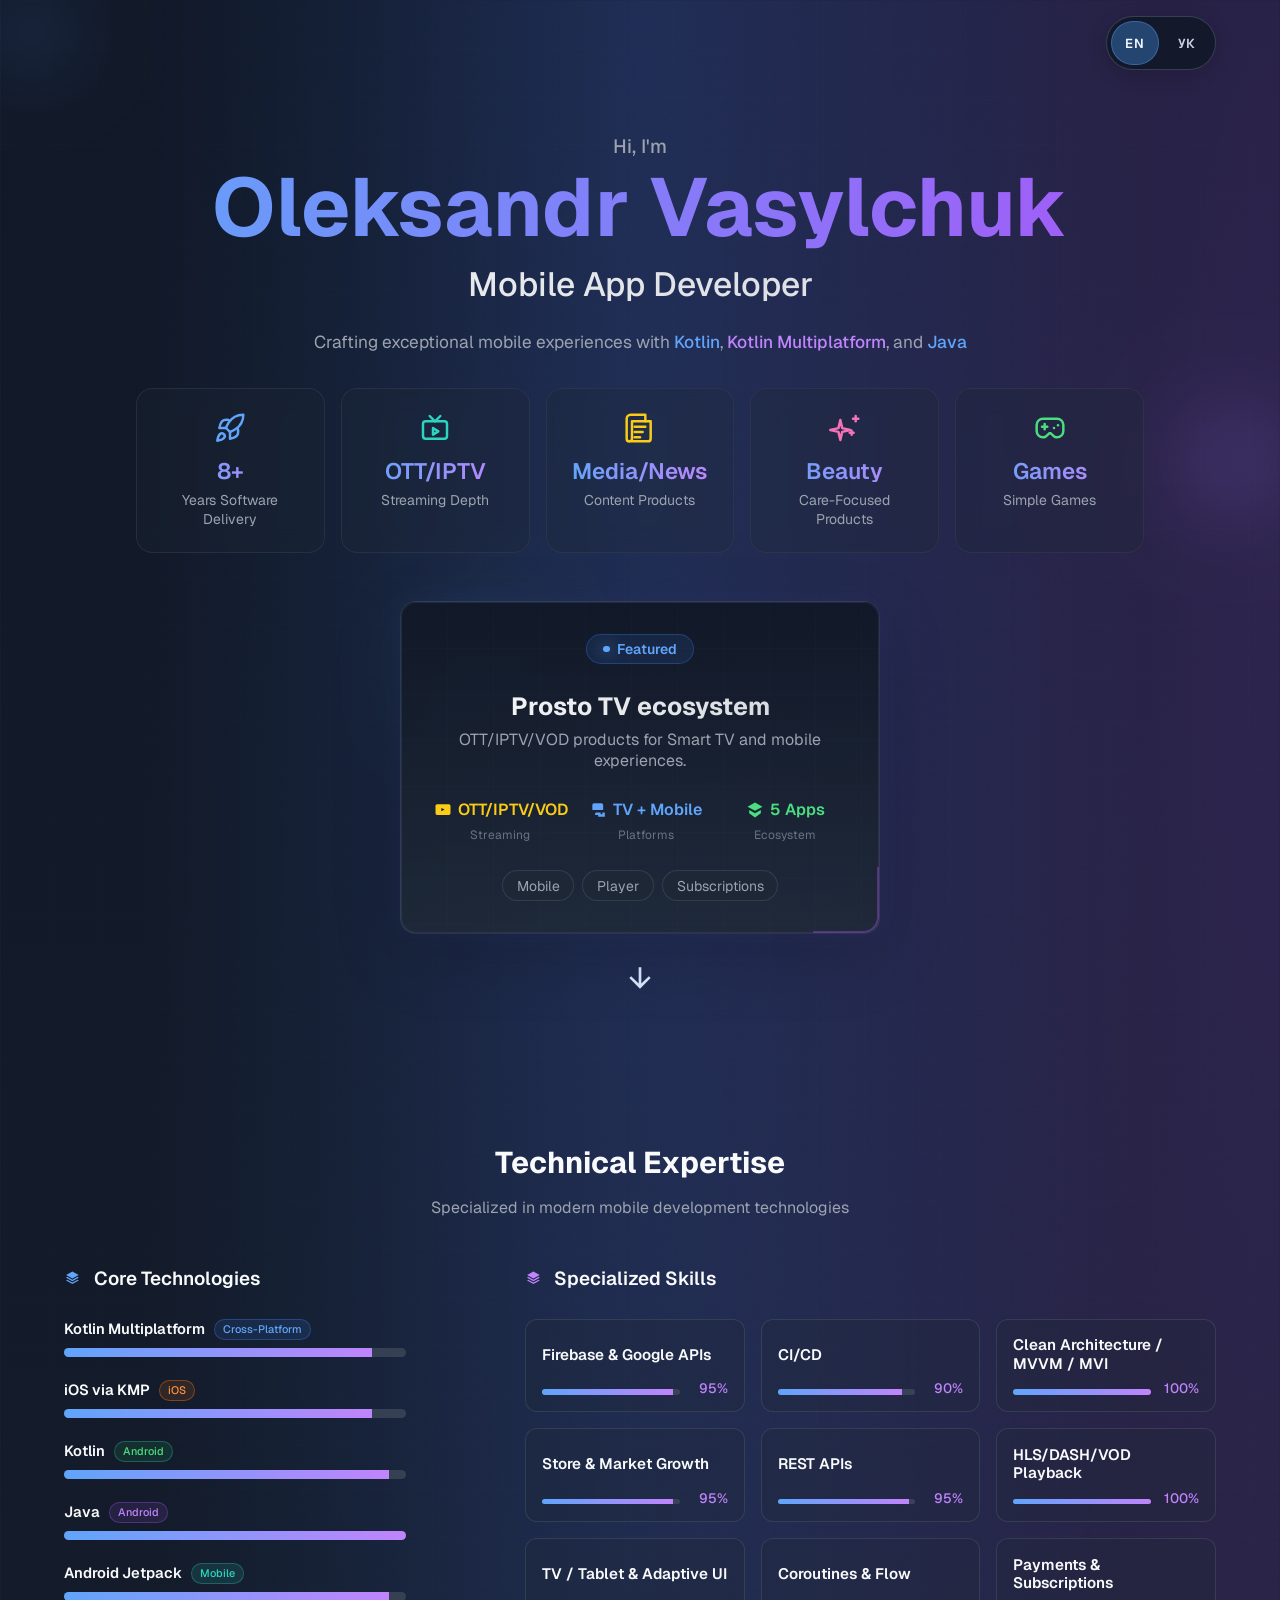
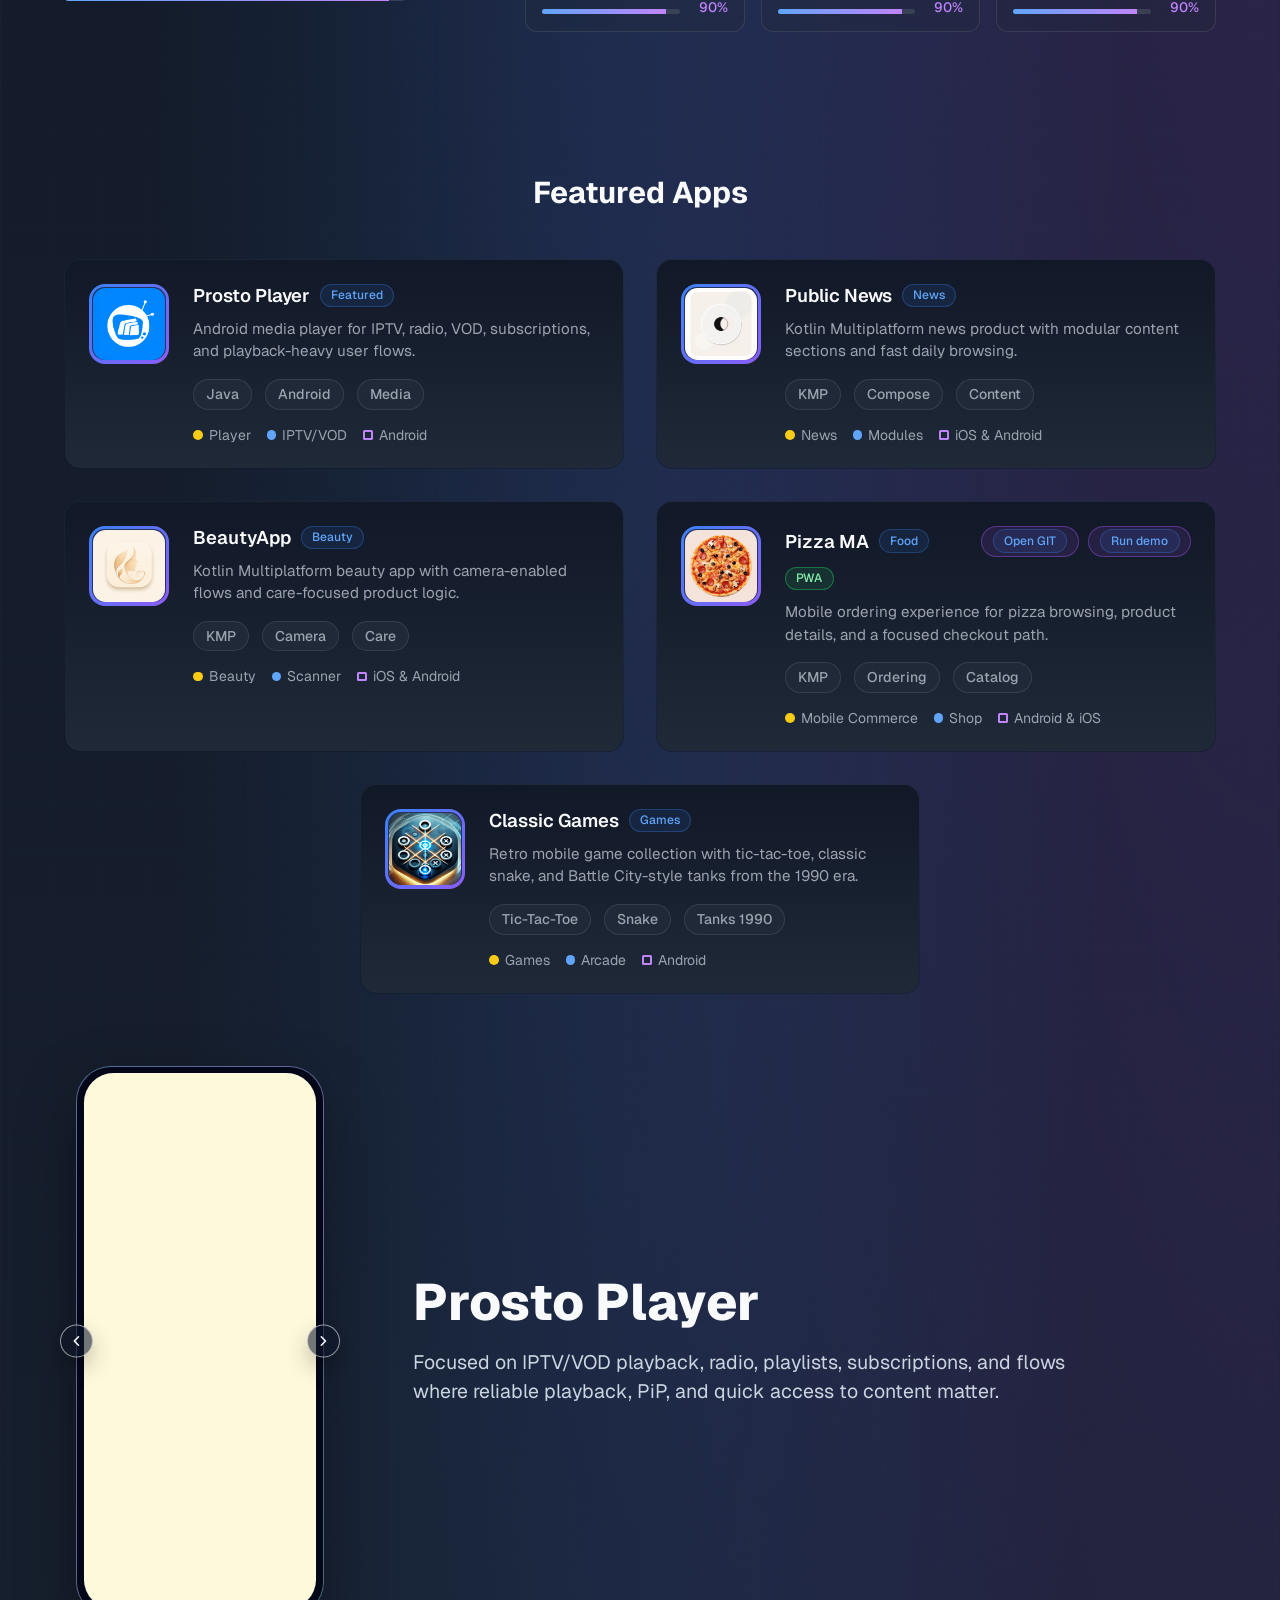
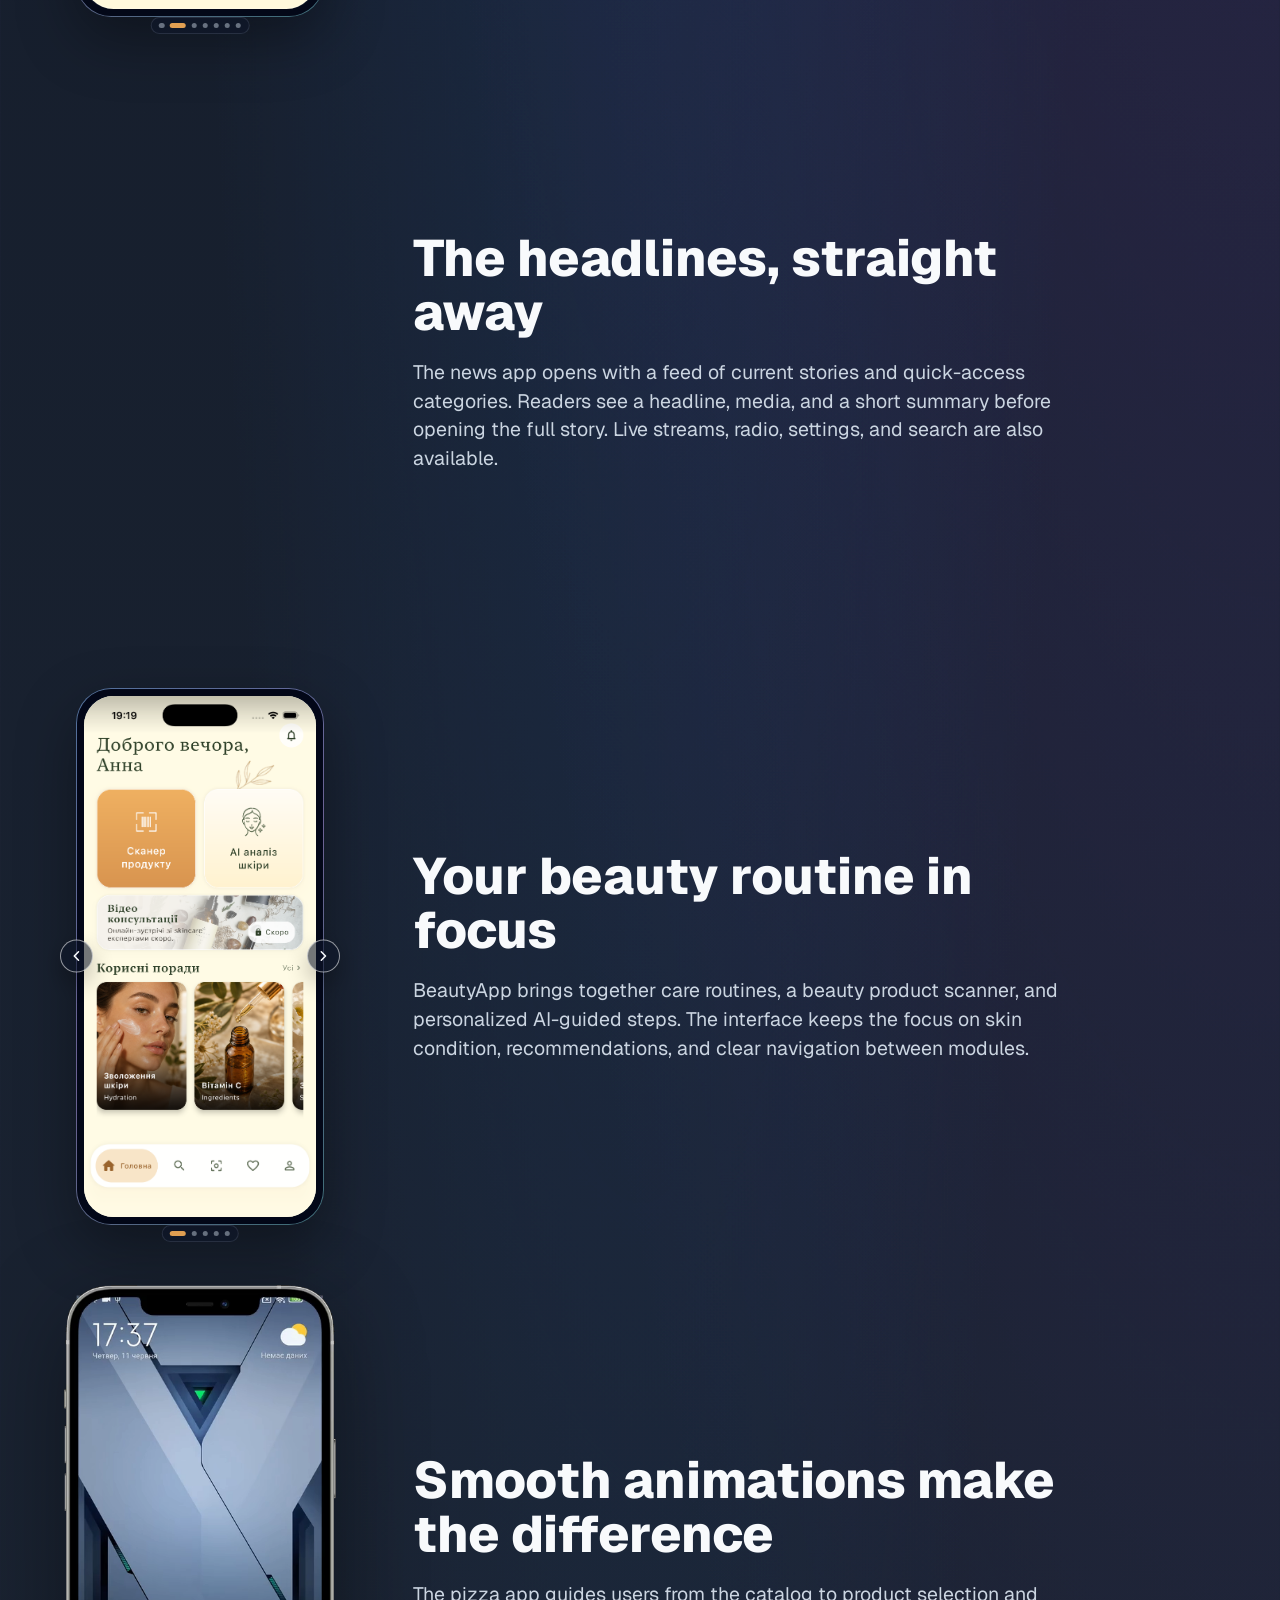
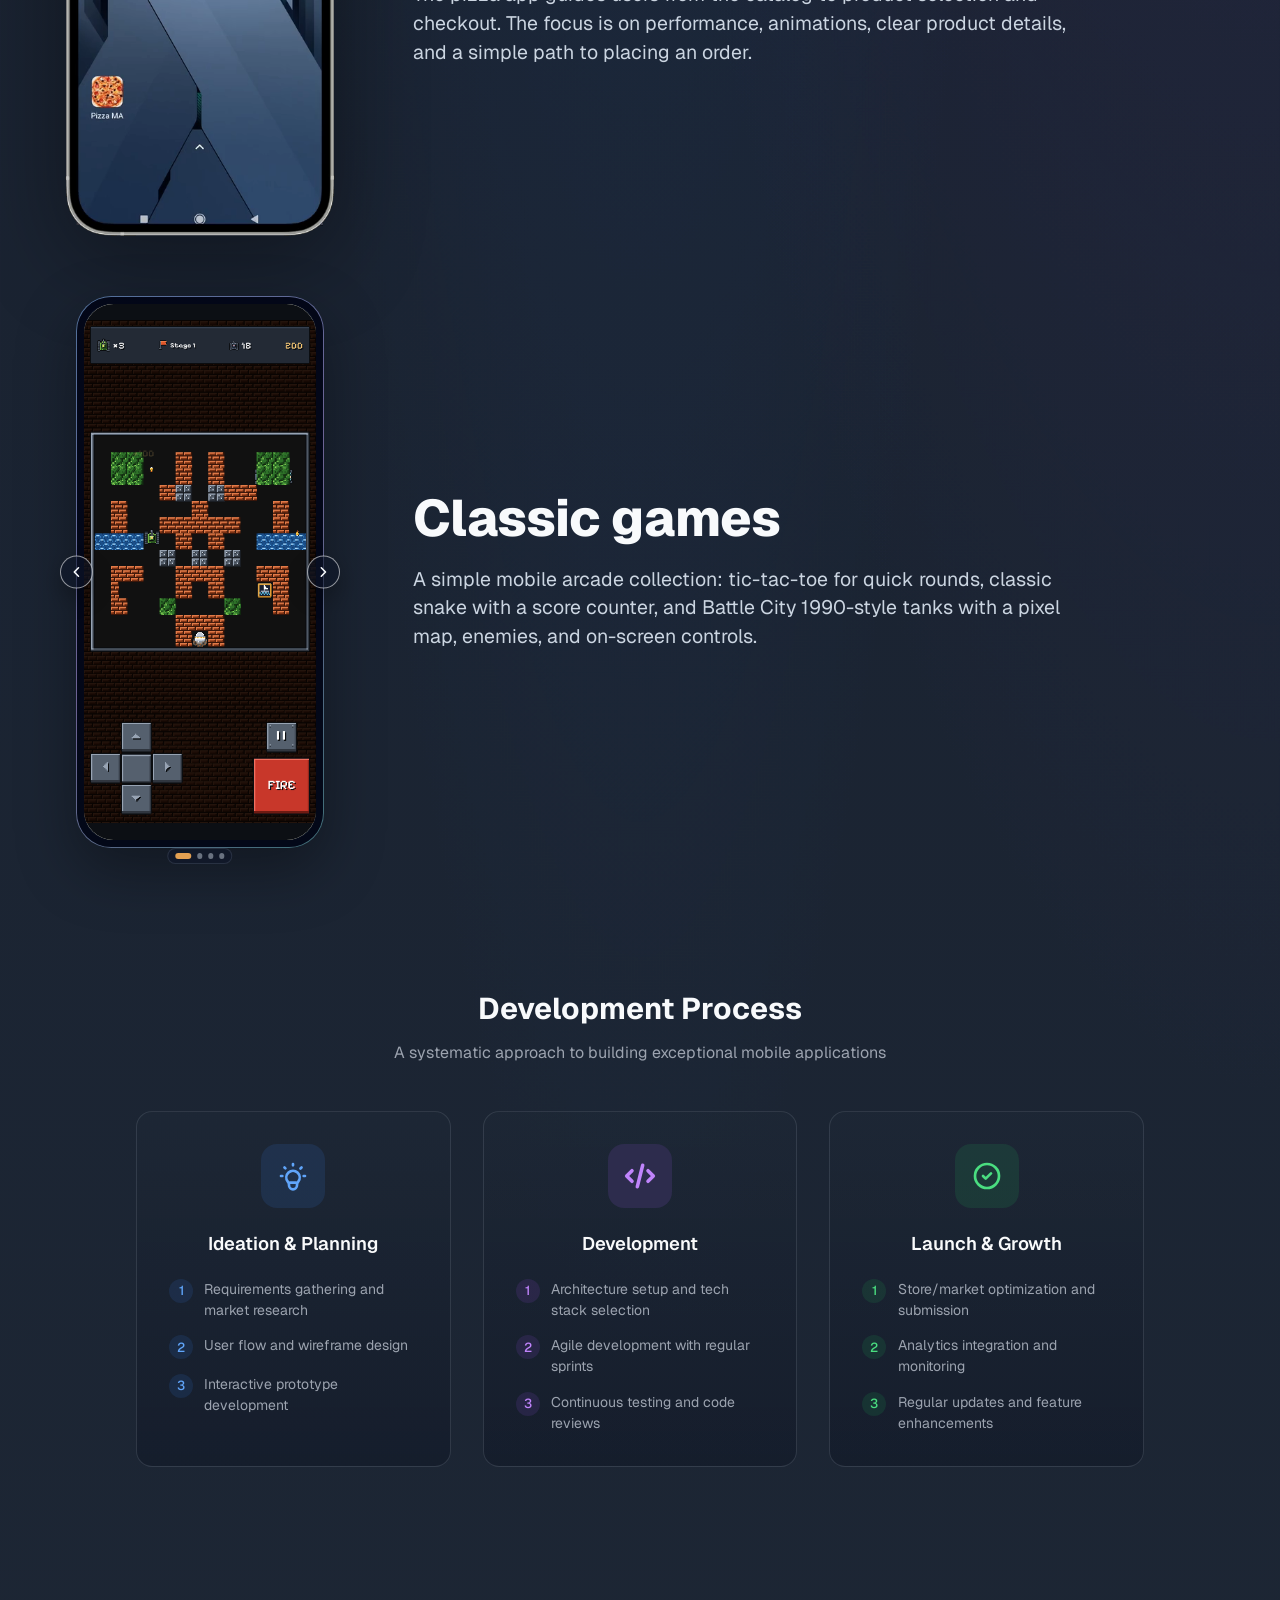
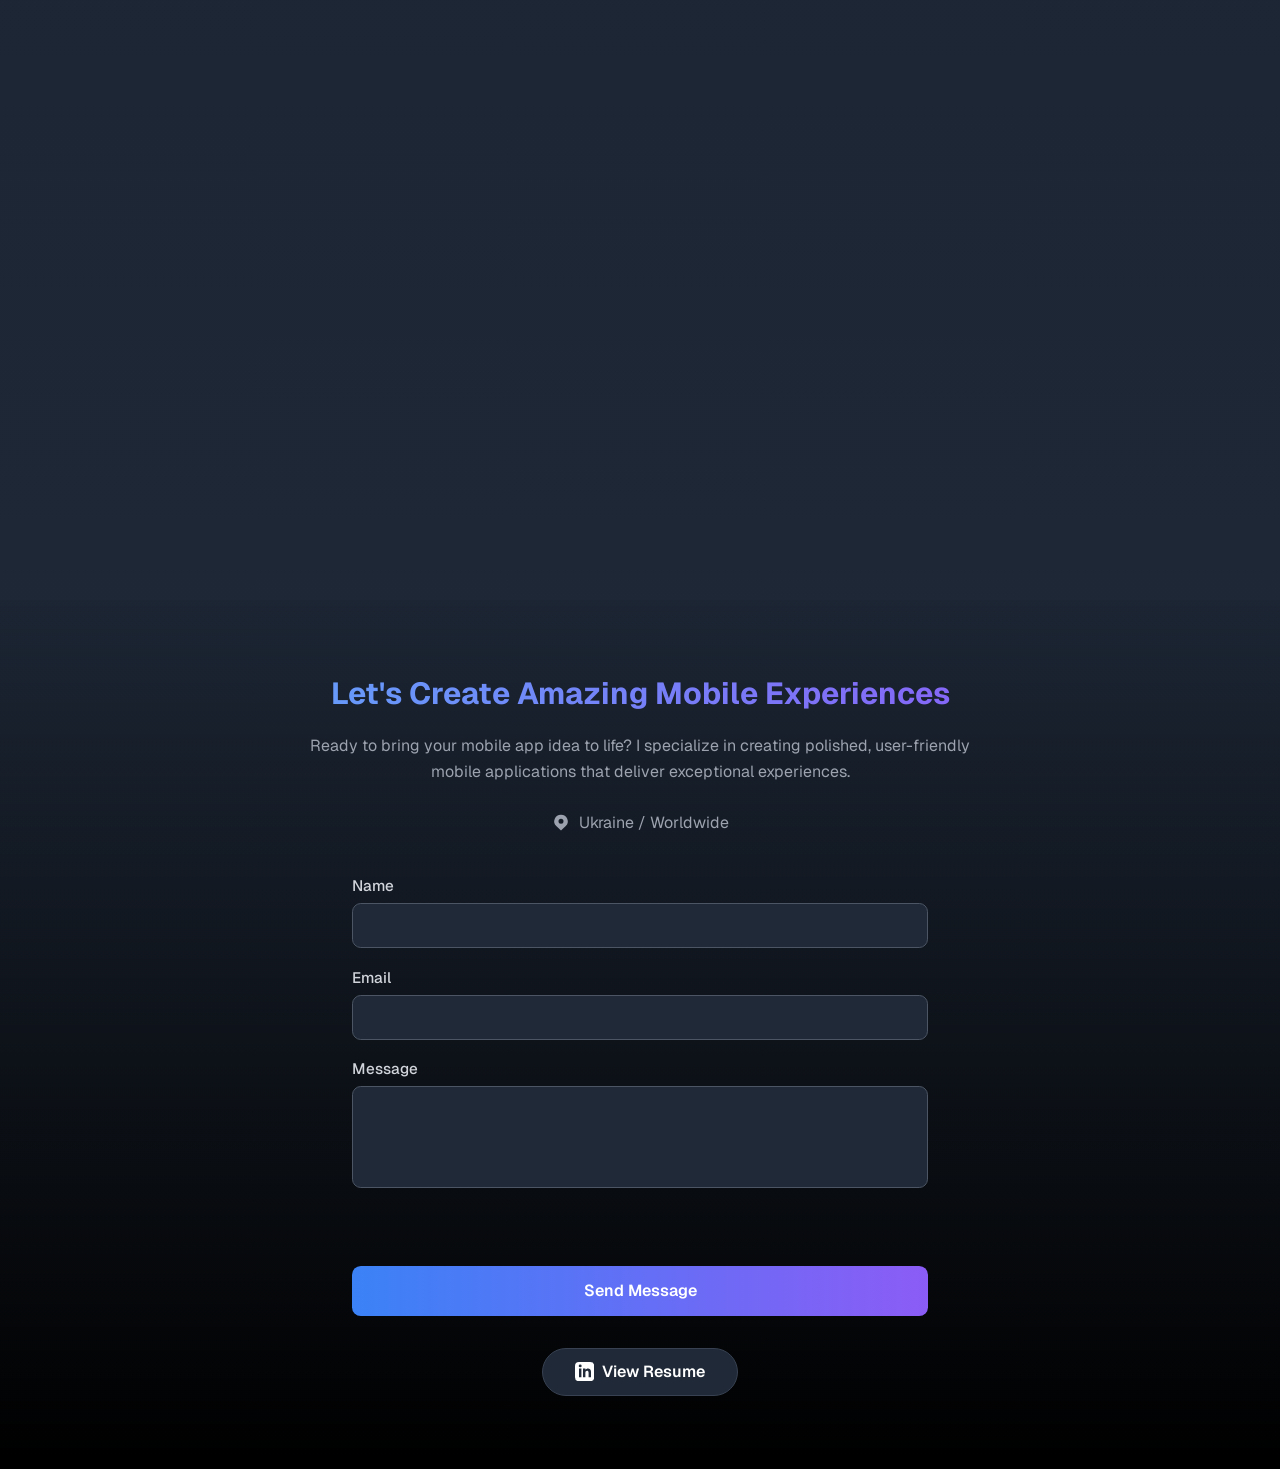
==== commit f1bd29b4: "Serve English by default at the portfolio root" ====
--- a/en/index.html
+++ b/en/index.html
@@ -12,8 +12,8 @@
   <link href="https://fonts.googleapis.com/css2?family=Geist:wght@400;500;600;700;800&display=swap" rel="stylesheet">
   <link rel="stylesheet" href="styles.css">
   <link rel="stylesheet" href="i18n.css">
-  <link rel="canonical" href="https://aecttann-portfolio.github.io/-/en/">
-  <link rel="alternate" hreflang="en" href="https://aecttann-portfolio.github.io/-/en/">
+  <link rel="canonical" href="https://aecttann-portfolio.github.io/-/">
+  <link rel="alternate" hreflang="en" href="https://aecttann-portfolio.github.io/-/">
   <link rel="alternate" hreflang="uk" href="https://aecttann-portfolio.github.io/-/uk/">
   <link rel="alternate" hreflang="x-default" href="https://aecttann-portfolio.github.io/-/">
   <script src="locales/site.js"></script>
@@ -29,7 +29,7 @@
 
     <header class="site-header">
       <div class="language-switch" role="group" aria-label="Language" data-i18n-aria-label="language.label">
-        <a class="language-switch__option" href="en/" data-language="en" lang="en" title="English" aria-label="English" aria-current="true">EN</a>
+        <a class="language-switch__option" href="./" data-language="en" lang="en" title="English" aria-label="English" aria-current="true">EN</a>
         <a class="language-switch__option" href="uk/" data-language="uk" lang="uk" title="Українська" aria-label="Українська">УК</a>
       </div>
     </header>
@@ -134,7 +134,7 @@
         </div>
       </a>
 
-      <a class="scroll-indicator" href="en/#expertise" data-i18n-link="index.html#expertise" aria-label="Scroll to expertise" data-i18n-aria-label="a11y.expertise">
+      <a class="scroll-indicator" href="#expertise" data-i18n-link="index.html#expertise" aria-label="Scroll to expertise" data-i18n-aria-label="a11y.expertise">
         <svg viewBox="0 0 24 24" aria-hidden="true"><path d="M11 4h2v12.2l5.6-5.6L20 12l-8 8-8-8 1.4-1.4 5.6 5.6V4Z"/></svg>
       </a>
     </section>
@@ -361,7 +361,7 @@
             <div class="project-title">
               <h3>Pizza MA</h3>
               <span data-i18n="category.food">Food</span>
-              <a class="project-title__action-chip" href="en/repository-pizza.html" data-i18n-link="repository-pizza.html" aria-label="Open Pizza MA repository browser" data-i18n-aria-label="a11y.repository"><span data-i18n="pizza.repository">Open GIT</span></a>
+              <a class="project-title__action-chip" href="repository-pizza.html" data-i18n-link="repository-pizza.html" aria-label="Open Pizza MA repository browser" data-i18n-aria-label="a11y.repository"><span data-i18n="pizza.repository">Open GIT</span></a>
               <a class="project-title__action-chip" href="https://appetize.io/app/b_b36w3fxw2e2cil2r5c27hz6sh4" target="_blank" rel="noopener noreferrer" aria-label="Run Pizza MA demo on Appetize" data-i18n-aria-label="a11y.demo"><span data-i18n="pizza.demo">Run demo</span></a>
               <span class="project-title__action-chip project-title__action-chip--pwa" tabindex="0" aria-label="Pizza MA PWA options" data-i18n-aria-label="a11y.pwa">
                 PWA
